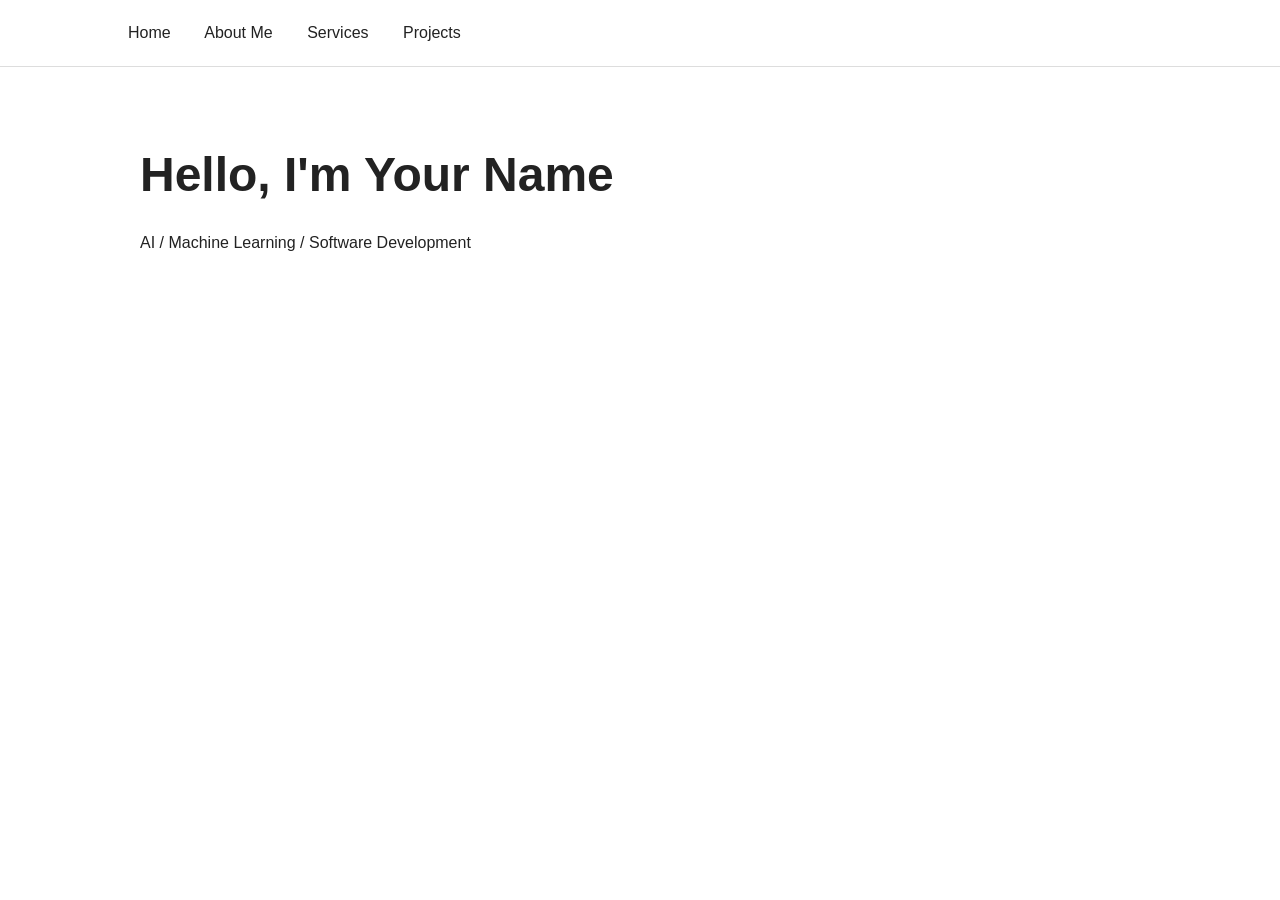
==== index.html @ 4684d41f "Create initial portfolio website" ====
<!DOCTYPE html>
<html lang="en">

<head>
    <meta charset="UTF-8">
    <meta name="viewport" content="width=device-width, initial-scale=1.0">

    <title>My Portfolio</title>

    <link rel="stylesheet" href="/css/style.css">
</head>

<body>

    <nav>
        <a href="/">Home</a>
        <a href="/about/">About Me</a>
        <a href="/services/">Services</a>
        <a href="/projects/">Projects</a>
    </nav>

    <main>
        <h1>Hello, I'm Your Name</h1>

        <p>
            AI / Machine Learning / Software Development
        </p>
    </main>

    <script src="/js/main.js"></script>

</body>

</html>
---- css/style.css ----
body {
    margin: 0;
    font-family: Arial, sans-serif;
    background: #ffffff;
    color: #222;
}

nav {
    padding: 24px 10%;
    border-bottom: 1px solid #ddd;
}

nav a {
    margin-right: 30px;
    text-decoration: none;
    color: #222;
}

nav a:hover {
    opacity: 0.6;
}

main {
    max-width: 1000px;
    margin: 80px auto;
    padding: 0 30px;
}

h1 {
    font-size: 48px;
}

.service-card,
.project-card {
    padding: 30px;
    margin: 20px 0;

    border: 1px solid #ddd;
    border-radius: 12px;

    transition: transform 0.2s ease,
                box-shadow 0.2s ease;
}

.service-card:hover,
.project-card:hover {
    transform: translateY(-5px);

    box-shadow:
        0 10px 30px rgba(0, 0, 0, 0.1);
}
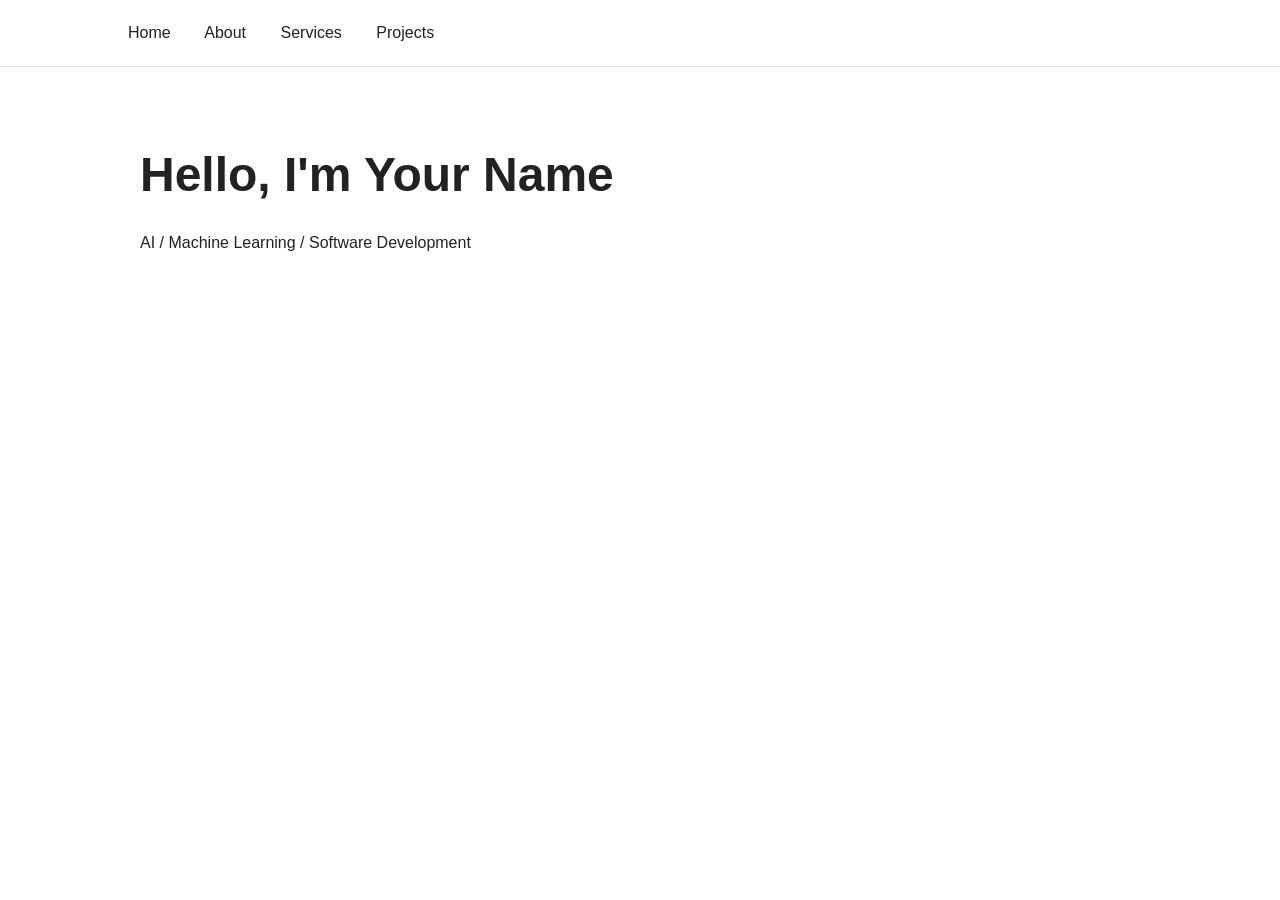
==== commit e04546fa: "." ====
--- a/index.html
+++ b/index.html
@@ -14,7 +14,7 @@
 
     <nav>
         <a href="/">Home</a>
-        <a href="/about/">About Me</a>
+        <a href="/about/">About</a>
         <a href="/services/">Services</a>
         <a href="/projects/">Projects</a>
     </nav>
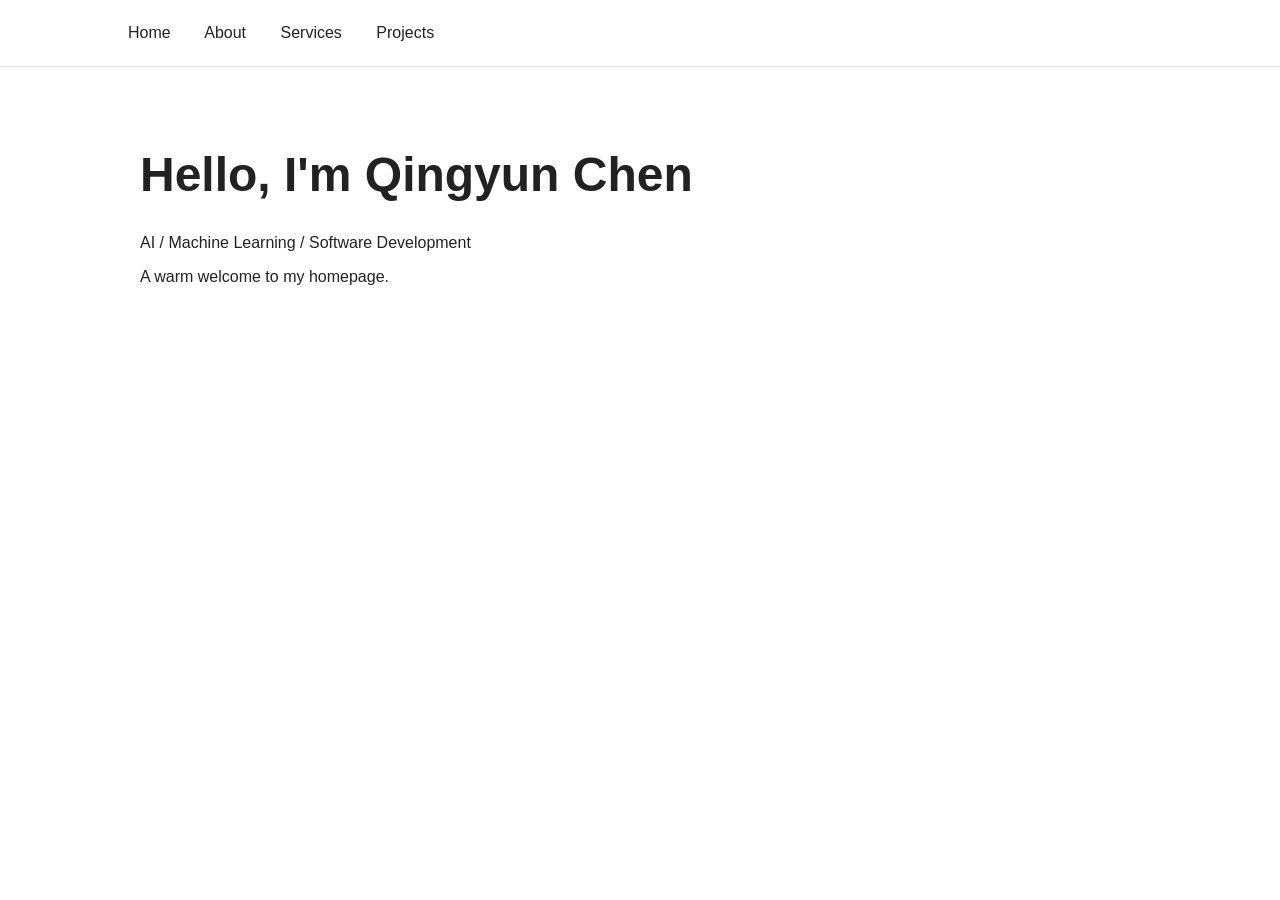
==== commit 5c5bdde6: "page v1" ====
--- a/index.html
+++ b/index.html
@@ -20,10 +20,11 @@
     </nav>
 
     <main>
-        <h1>Hello, I'm Your Name</h1>
-
+        <h1>Hello, I'm Qingyun Chen</h1>
+        AI / Machine Learning / Software Development
         <p>
-            AI / Machine Learning / Software Development
+            A warm welcome to my homepage. 
+            
         </p>
     </main>
 
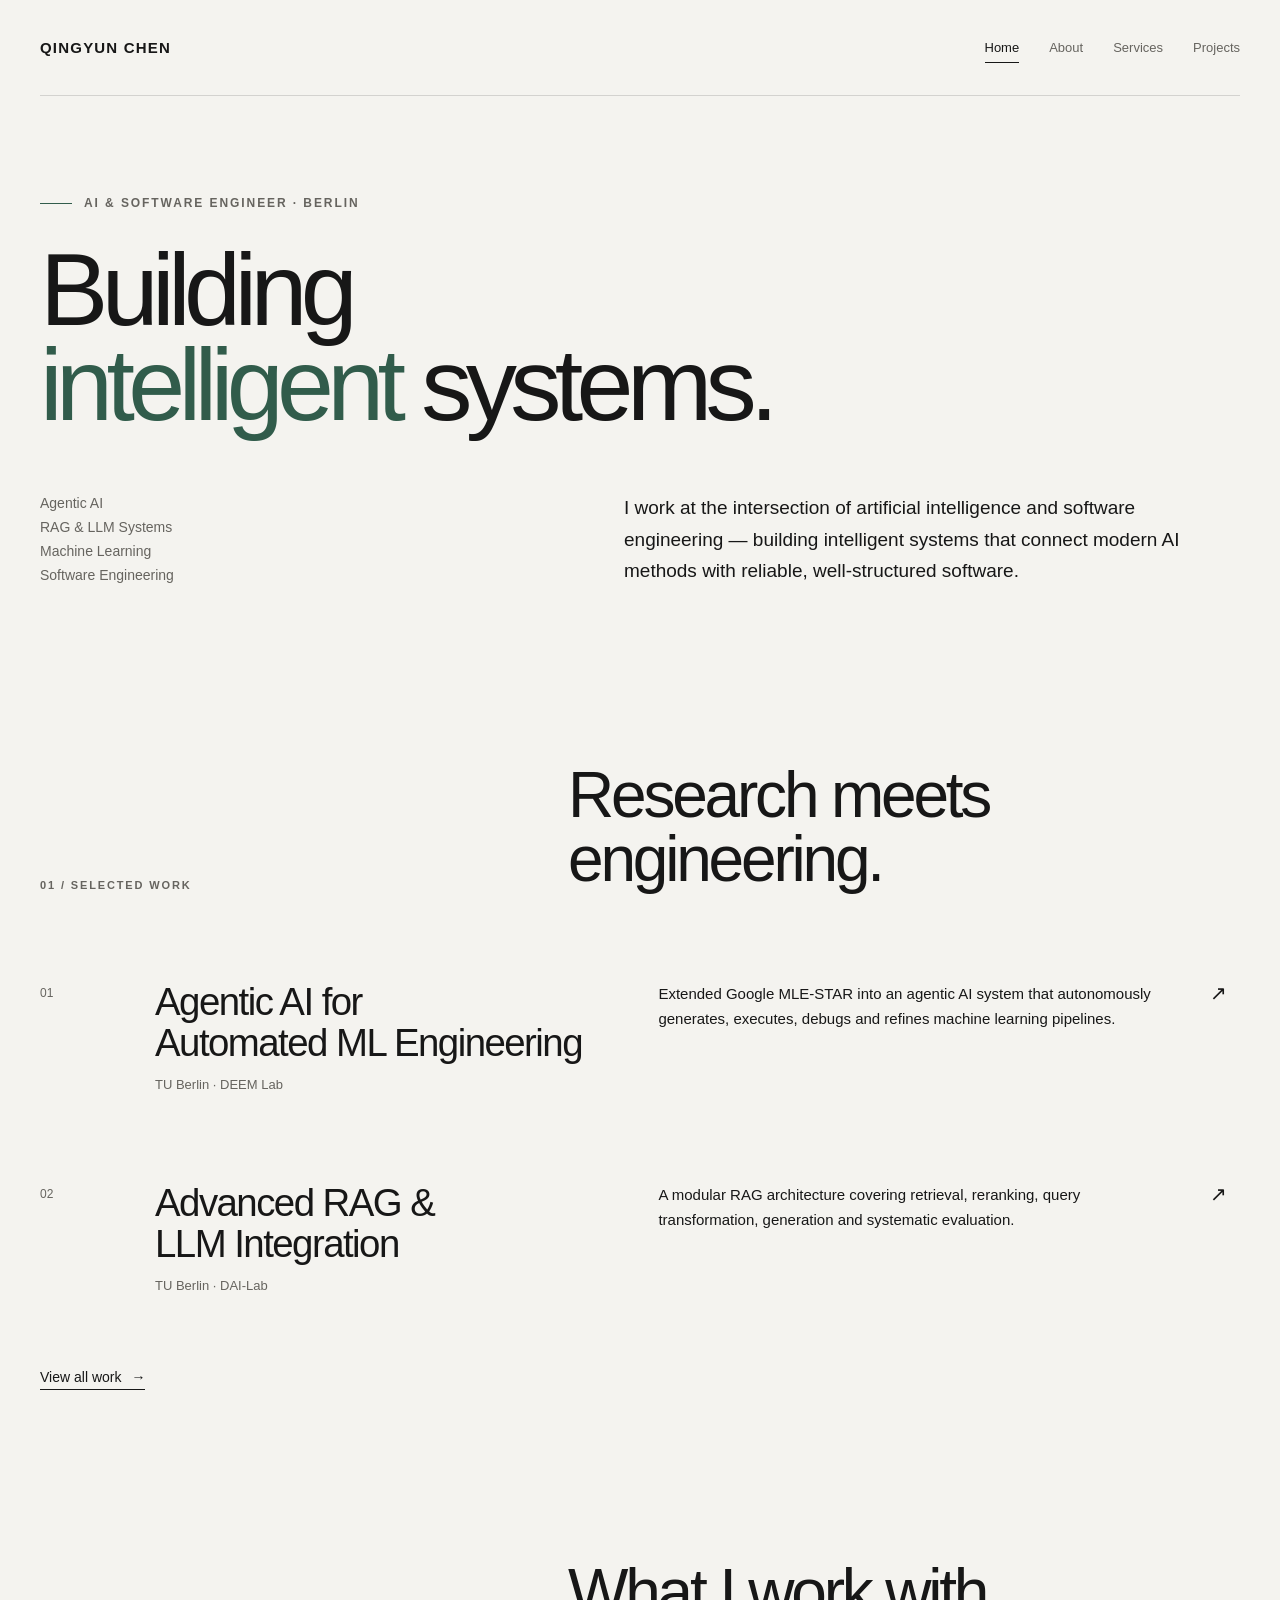
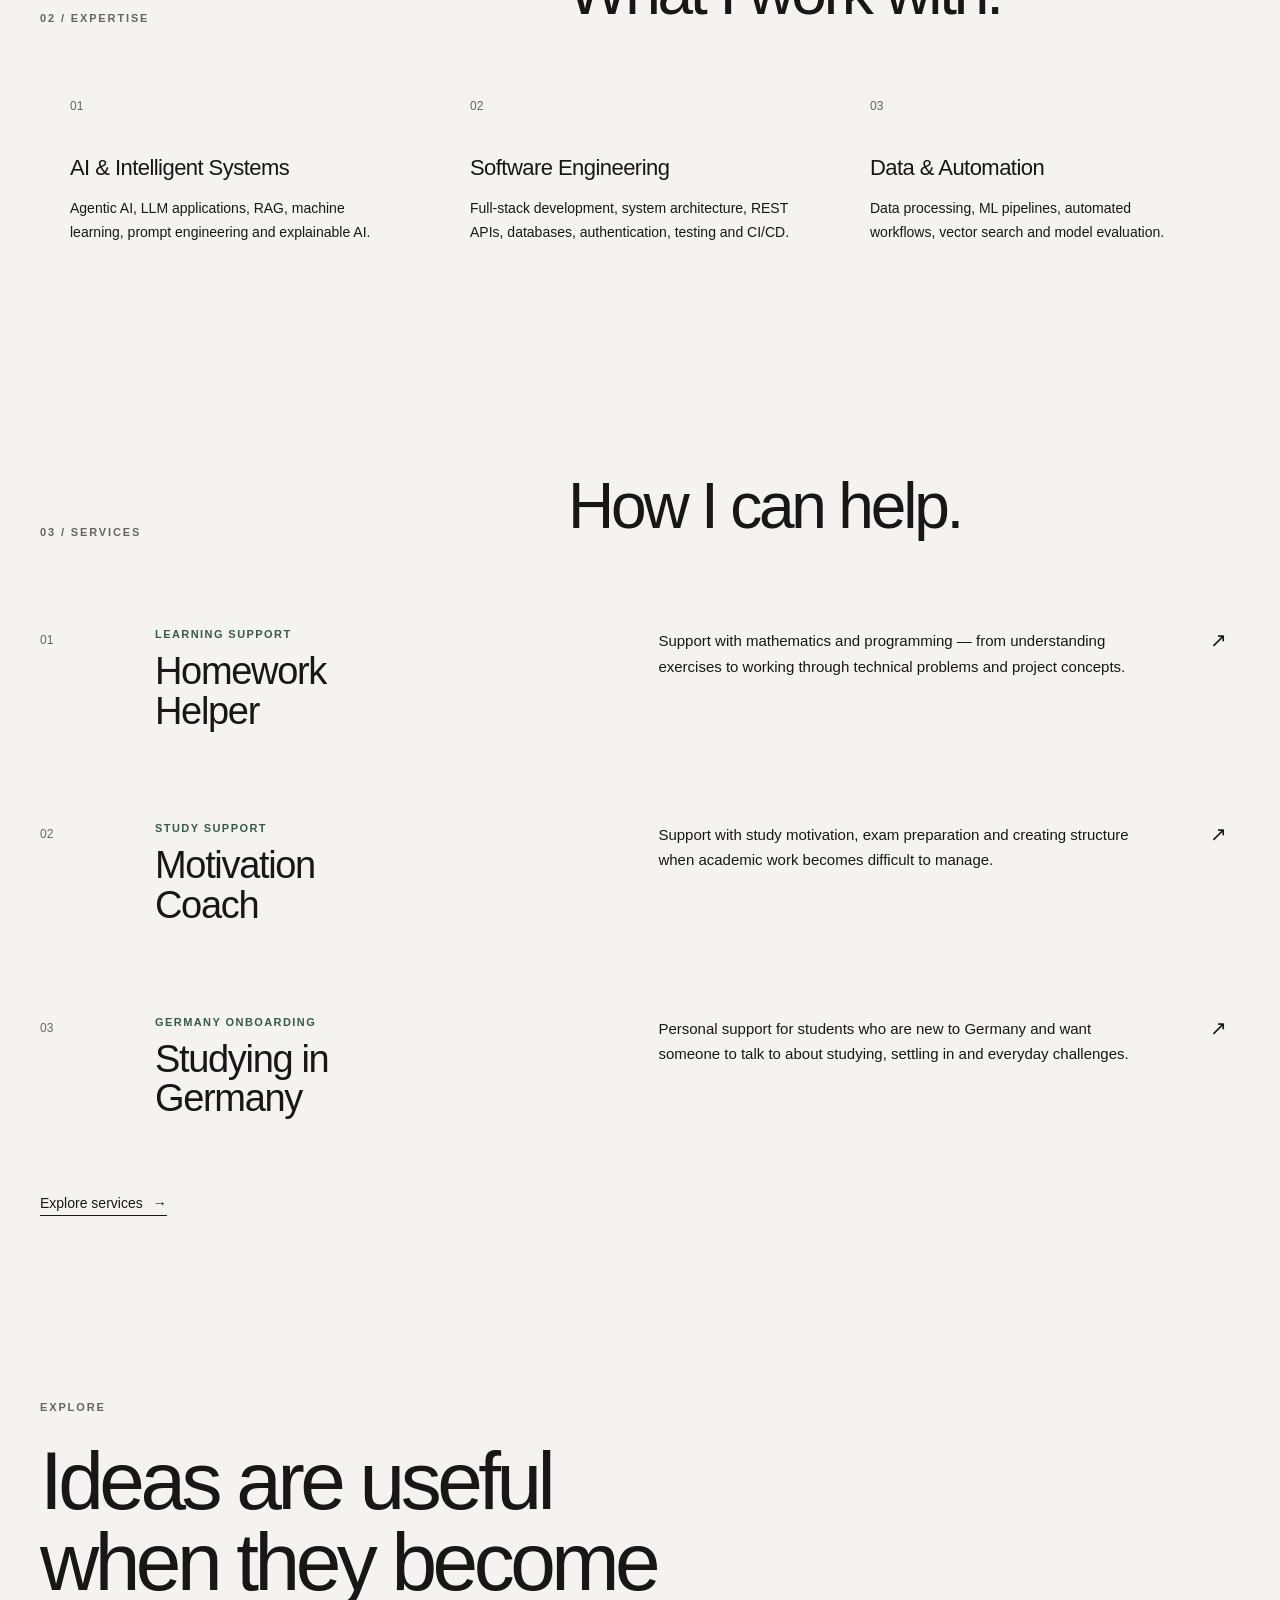
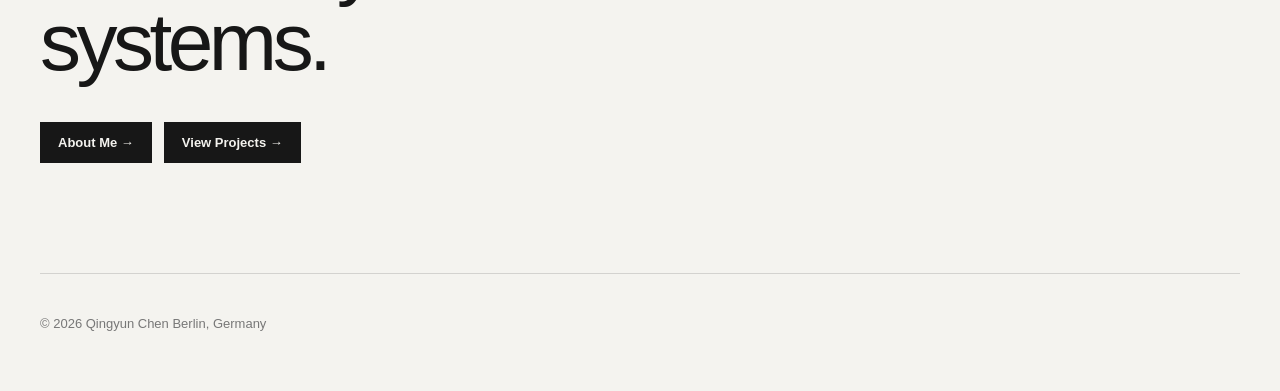
==== commit f36fb9fd: "v2" ====
--- a/index.html
+++ b/index.html
@@ -5,30 +5,1295 @@
     <meta charset="UTF-8">
     <meta name="viewport" content="width=device-width, initial-scale=1.0">
 
-    <title>My Portfolio</title>
-
+    <title>Qingyun Chen | AI & Software Engineer</title>
+
+    <meta
+        name="description"
+        content="Portfolio of Qingyun Chen — AI & Software Engineer working with Agentic AI, RAG, machine learning and software engineering."
+    >
+
+    <!-- Shared stylesheet -->
     <link rel="stylesheet" href="/css/style.css">
+
+
+    <style>
+
+        /* =========================================================
+           HOME — HERO
+        ========================================================= */
+
+        .home-hero {
+            padding: 100px 0 90px;
+        }
+
+
+        .home-eyebrow {
+            display: flex;
+            align-items: center;
+            gap: 12px;
+
+            margin-bottom: 32px;
+
+            font-size: 12px;
+            font-weight: 600;
+
+            letter-spacing: 0.16em;
+            text-transform: uppercase;
+
+            color: var(--muted);
+        }
+
+
+        .home-eyebrow::before {
+            content: "";
+
+            width: 32px;
+            height: 1px;
+
+            background: var(--accent);
+        }
+
+
+        .home-title {
+            max-width: 1100px;
+
+            font-size: clamp(64px, 8vw, 112px);
+            line-height: 0.93;
+
+            font-weight: 500;
+            letter-spacing: -0.065em;
+        }
+
+
+        .home-title .accent {
+            color: var(--accent);
+        }
+
+
+        .home-intro {
+            display: grid;
+
+            grid-template-columns: 0.9fr 1.1fr;
+
+            gap: 80px;
+
+            margin-top: 60px;
+        }
+
+
+        .home-intro-left {
+            font-size: 14px;
+            line-height: 1.7;
+
+            color: var(--muted);
+        }
+
+
+        .home-intro-right {
+            max-width: 600px;
+
+            font-size: 19px;
+            line-height: 1.65;
+
+            color: var(--text-soft);
+        }
+
+
+
+        /* =========================================================
+           GENERAL HOME SECTIONS
+        ========================================================= */
+
+        .home-section {
+            padding: 85px 0;
+
+            border-top: 1px solid var(--border);
+        }
+
+
+        .home-section-header {
+            display: grid;
+
+            grid-template-columns: 0.8fr 1.2fr;
+
+            gap: 80px;
+
+            align-items: end;
+
+            margin-bottom: 45px;
+        }
+
+
+        .home-section-label {
+            font-size: 11px;
+            font-weight: 600;
+
+            letter-spacing: 0.17em;
+            text-transform: uppercase;
+
+            color: var(--muted);
+        }
+
+
+        .home-section-title {
+            max-width: 720px;
+
+            font-size: clamp(40px, 5vw, 64px);
+            line-height: 1;
+
+            font-weight: 500;
+            letter-spacing: -0.05em;
+        }
+
+
+
+        /* =========================================================
+           SELECTED WORK
+        ========================================================= */
+
+        .home-project-list {
+            border-top: 1px solid var(--border);
+        }
+
+
+        .home-project {
+            display: grid;
+
+            grid-template-columns:
+                70px
+                minmax(280px, 0.95fr)
+                minmax(320px, 1.05fr)
+                30px;
+
+            gap: 45px;
+
+            align-items: start;
+
+            padding: 45px 0;
+
+            border-bottom: 1px solid var(--border);
+
+            transition:
+                padding-left 0.25s ease,
+                opacity 0.25s ease;
+        }
+
+
+        .home-project:hover {
+            padding-left: 10px;
+        }
+
+
+        .home-project-number {
+            padding-top: 5px;
+
+            font-size: 12px;
+
+            color: var(--muted);
+        }
+
+
+        .home-project h3 {
+            max-width: 500px;
+
+            font-size: clamp(28px, 3vw, 40px);
+            line-height: 1.07;
+
+            font-weight: 500;
+            letter-spacing: -0.04em;
+        }
+
+
+        .home-project-meta {
+            margin-top: 14px;
+
+            font-size: 13px;
+
+            color: var(--muted);
+        }
+
+
+        .home-project-description {
+            max-width: 500px;
+
+            font-size: 15px;
+            line-height: 1.7;
+
+            color: var(--text-soft);
+        }
+
+
+        .home-project-arrow {
+            font-size: 20px;
+
+            transition: transform 0.2s ease;
+        }
+
+
+        .home-project:hover .home-project-arrow {
+            transform: translate(4px, -4px);
+        }
+
+
+
+        /* =========================================================
+           EXPERTISE
+        ========================================================= */
+
+        .capability-grid {
+            display: grid;
+
+            grid-template-columns: repeat(3, 1fr);
+
+            border-top: 1px solid var(--border);
+            border-bottom: 1px solid var(--border);
+        }
+
+
+        .capability {
+            min-height: 235px;
+
+            padding: 30px;
+
+            border-right: 1px solid var(--border);
+        }
+
+
+        .capability:last-child {
+            border-right: none;
+        }
+
+
+        .capability-number {
+            margin-bottom: 42px;
+
+            font-size: 12px;
+
+            color: var(--muted);
+        }
+
+
+        .capability h3 {
+            margin-bottom: 17px;
+
+            font-size: 22px;
+            line-height: 1.15;
+
+            font-weight: 500;
+            letter-spacing: -0.025em;
+        }
+
+
+        .capability p {
+            max-width: 320px;
+
+            font-size: 14px;
+            line-height: 1.7;
+
+            color: var(--text-soft);
+        }
+
+
+
+        /* =========================================================
+           SERVICES
+        ========================================================= */
+
+        .service-preview-grid {
+            border-top: 1px solid var(--border);
+        }
+
+
+        .service-preview {
+            position: relative;
+
+            display: grid;
+
+            grid-template-columns:
+                70px
+                minmax(260px, 0.95fr)
+                minmax(320px, 1.05fr)
+                30px;
+
+            gap: 45px;
+
+            align-items: start;
+
+            padding: 45px 0;
+
+            border-bottom: 1px solid var(--border);
+
+            transition:
+                padding-left 0.25s ease,
+                background 0.25s ease;
+        }
+
+
+        .service-preview:hover {
+            padding-left: 10px;
+        }
+
+
+        .service-preview-number {
+            padding-top: 5px;
+
+            font-size: 12px;
+
+            color: var(--muted);
+        }
+
+
+        .service-preview-label {
+            margin-bottom: 12px;
+
+            font-size: 11px;
+            font-weight: 600;
+
+            letter-spacing: 0.13em;
+            text-transform: uppercase;
+
+            color: var(--accent);
+        }
+
+
+        .service-preview h3 {
+            font-size: clamp(27px, 3vw, 38px);
+            line-height: 1.05;
+
+            font-weight: 500;
+            letter-spacing: -0.035em;
+        }
+
+
+        .service-preview p {
+            max-width: 480px;
+
+            font-size: 15px;
+            line-height: 1.7;
+
+            color: var(--text-soft);
+        }
+
+
+        .service-preview-arrow {
+            font-size: 20px;
+
+            transition: transform 0.2s ease;
+        }
+
+
+        .service-preview:hover .service-preview-arrow {
+            transform: translate(4px, -4px);
+        }
+
+
+
+        /* =========================================================
+           SECTION LINKS
+        ========================================================= */
+
+        .section-action {
+            margin-top: 30px;
+        }
+
+
+        .text-link {
+            display: inline-flex;
+
+            gap: 10px;
+
+            align-items: center;
+
+            padding-bottom: 4px;
+
+            border-bottom: 1px solid var(--text);
+
+            font-size: 14px;
+            font-weight: 500;
+        }
+
+
+        .text-link span {
+            transition: transform 0.2s ease;
+        }
+
+
+        .text-link:hover span {
+            transform: translateX(4px);
+        }
+
+
+
+        /* =========================================================
+           CTA
+        ========================================================= */
+
+        .home-cta {
+            padding: 100px 0 110px;
+
+            border-top: 1px solid var(--border);
+        }
+
+
+        .home-cta .home-section-label {
+            margin-bottom: 28px;
+        }
+
+
+        .home-cta h2 {
+            max-width: 900px;
+
+            font-size: clamp(46px, 7vw, 82px);
+            line-height: 0.98;
+
+            font-weight: 500;
+            letter-spacing: -0.055em;
+        }
+
+
+        .home-cta-links {
+            display: flex;
+
+            gap: 12px;
+
+            margin-top: 40px;
+        }
+
+
+
+        /* =========================================================
+           RESPONSIVE — TABLET
+        ========================================================= */
+
+        @media (max-width: 900px) {
+
+            .home-hero {
+                padding: 85px 0;
+            }
+
+
+            .home-title {
+                font-size: clamp(56px, 11vw, 86px);
+            }
+
+
+            .home-intro {
+                grid-template-columns: 1fr;
+
+                gap: 25px;
+
+                margin-top: 45px;
+            }
+
+
+            .home-section {
+                padding: 70px 0;
+            }
+
+
+            .home-section-header {
+                grid-template-columns: 1fr;
+
+                gap: 16px;
+
+                margin-bottom: 35px;
+            }
+
+
+            .home-project {
+                grid-template-columns: 50px 1fr;
+
+                gap: 25px;
+            }
+
+
+            .home-project-description {
+                grid-column: 2;
+            }
+
+
+            .home-project-arrow {
+                display: none;
+            }
+
+
+            .capability-grid {
+                grid-template-columns: 1fr;
+            }
+
+
+            .capability {
+                min-height: auto;
+
+                border-right: none;
+                border-bottom: 1px solid var(--border);
+            }
+
+
+            .capability:last-child {
+                border-bottom: none;
+            }
+
+
+            .capability-number {
+                margin-bottom: 25px;
+            }
+
+
+            .service-preview {
+                grid-template-columns: 50px 1fr;
+
+                gap: 25px;
+            }
+
+
+            .service-preview p {
+                grid-column: 2;
+            }
+
+
+            .service-preview-arrow {
+                display: none;
+            }
+
+        }
+
+
+
+        /* =========================================================
+           RESPONSIVE — MOBILE
+        ========================================================= */
+
+        @media (max-width: 600px) {
+
+            .home-hero {
+                padding: 65px 0 70px;
+            }
+
+
+            .home-eyebrow {
+                margin-bottom: 24px;
+            }
+
+
+            .home-title {
+                font-size: 50px;
+
+                line-height: 0.96;
+            }
+
+
+            .home-intro {
+                margin-top: 38px;
+            }
+
+
+            .home-intro-right {
+                font-size: 17px;
+            }
+
+
+            .home-section {
+                padding: 60px 0;
+            }
+
+
+            .home-section-title {
+                font-size: 40px;
+            }
+
+
+            .home-project {
+                display: block;
+
+                padding: 35px 0;
+            }
+
+
+            .home-project:hover {
+                padding-left: 0;
+            }
+
+
+            .home-project-number {
+                margin-bottom: 20px;
+            }
+
+
+            .home-project-description {
+                margin-top: 25px;
+            }
+
+
+            .capability {
+                padding: 28px 0;
+            }
+
+
+            .service-preview {
+                display: block;
+
+                padding: 35px 0;
+            }
+
+
+            .service-preview:hover {
+                padding-left: 0;
+            }
+
+
+            .service-preview-number {
+                margin-bottom: 20px;
+            }
+
+
+            .service-preview p {
+                margin-top: 25px;
+            }
+
+
+            .home-cta {
+                padding: 75px 0 85px;
+            }
+
+
+            .home-cta-links {
+                flex-direction: column;
+
+                align-items: flex-start;
+            }
+
+        }
+
+    </style>
+
 </head>
 
+
+
 <body>
 
-    <nav>
-        <a href="/">Home</a>
-        <a href="/about/">About</a>
-        <a href="/services/">Services</a>
-        <a href="/projects/">Projects</a>
+
+<!-- =========================================================
+     NAVIGATION
+========================================================= -->
+
+<header class="navbar">
+
+    <a href="/" class="logo">
+        QINGYUN CHEN
+    </a>
+
+
+    <nav class="nav-links">
+
+        <a href="/" class="active">
+            Home
+        </a>
+
+        <a href="/about/">
+            About
+        </a>
+
+        <a href="/services/">
+            Services
+        </a>
+
+        <a href="/projects/">
+            Projects
+        </a>
+
     </nav>
 
-    <main>
-        <h1>Hello, I'm Qingyun Chen</h1>
-        AI / Machine Learning / Software Development
-        <p>
-            A warm welcome to my homepage. 
-            
-        </p>
-    </main>
-
-    <script src="/js/main.js"></script>
+</header>
+
+
+
+<!-- =========================================================
+     MAIN
+========================================================= -->
+
+<main class="container">
+
+
+    <!-- =====================================================
+         HERO
+    ====================================================== -->
+
+    <section class="home-hero">
+
+
+        <div class="home-eyebrow">
+            AI & Software Engineer · Berlin
+        </div>
+
+
+        <h1 class="home-title">
+
+            Building<br>
+
+            <span class="accent">
+                intelligent
+            </span>
+
+            systems.
+
+        </h1>
+
+
+
+        <div class="home-intro">
+
+
+            <div class="home-intro-left">
+
+                Agentic AI<br>
+                RAG & LLM Systems<br>
+                Machine Learning<br>
+                Software Engineering
+
+            </div>
+
+
+
+            <p class="home-intro-right">
+
+                I work at the intersection of artificial intelligence
+                and software engineering — building intelligent systems
+                that connect modern AI methods with reliable,
+                well-structured software.
+
+            </p>
+
+
+        </div>
+
+    </section>
+
+
+
+    <!-- =====================================================
+         SELECTED WORK
+    ====================================================== -->
+
+    <section class="home-section">
+
+
+        <div class="home-section-header">
+
+
+            <div class="home-section-label">
+                01 / Selected Work
+            </div>
+
+
+            <h2 class="home-section-title">
+                Research meets engineering.
+            </h2>
+
+
+        </div>
+
+
+
+        <div class="home-project-list">
+
+
+            <!-- PROJECT 01 -->
+
+            <a
+                href="https://github.com/qingyun-tuberlin/Agentic_AI"
+                target="_blank"
+                rel="noopener noreferrer"
+                class="home-project"
+            >
+
+
+                <div class="home-project-number">
+                    01
+                </div>
+
+
+
+                <div>
+
+                    <h3>
+                        Agentic AI for<br>
+                        Automated ML Engineering
+                    </h3>
+
+                    <div class="home-project-meta">
+                        TU Berlin · DEEM Lab
+                    </div>
+
+                </div>
+
+
+
+                <div class="home-project-description">
+
+                    Extended Google MLE-STAR into an agentic AI system
+                    that autonomously generates, executes, debugs and
+                    refines machine learning pipelines.
+
+                </div>
+
+
+
+                <div class="home-project-arrow">
+                    ↗
+                </div>
+
+
+            </a>
+
+
+
+            <!-- PROJECT 02 -->
+
+            <a
+                href="https://github.com/qingyun-tuberlin/RAG"
+                target="_blank"
+                rel="noopener noreferrer"
+                class="home-project"
+            >
+
+
+                <div class="home-project-number">
+                    02
+                </div>
+
+
+
+                <div>
+
+                    <h3>
+                        Advanced RAG &<br>
+                        LLM Integration
+                    </h3>
+
+                    <div class="home-project-meta">
+                        TU Berlin · DAI-Lab
+                    </div>
+
+                </div>
+
+
+
+                <div class="home-project-description">
+
+                    A modular RAG architecture covering retrieval,
+                    reranking, query transformation, generation and
+                    systematic evaluation.
+
+                </div>
+
+
+
+                <div class="home-project-arrow">
+                    ↗
+                </div>
+
+
+            </a>
+
+
+        </div>
+
+
+
+        <div class="section-action">
+
+            <a href="/projects/" class="text-link">
+
+                View all work
+
+                <span>
+                    →
+                </span>
+
+            </a>
+
+        </div>
+
+
+    </section>
+
+
+
+    <!-- =====================================================
+         EXPERTISE
+    ====================================================== -->
+
+    <section class="home-section">
+
+
+        <div class="home-section-header">
+
+
+            <div class="home-section-label">
+                02 / Expertise
+            </div>
+
+
+            <h2 class="home-section-title">
+                What I work with.
+            </h2>
+
+
+        </div>
+
+
+
+        <div class="capability-grid">
+
+
+            <!-- AI -->
+
+            <article class="capability">
+
+                <div class="capability-number">
+                    01
+                </div>
+
+
+                <h3>
+                    AI & Intelligent Systems
+                </h3>
+
+
+                <p>
+                    Agentic AI, LLM applications, RAG,
+                    machine learning, prompt engineering
+                    and explainable AI.
+                </p>
+
+            </article>
+
+
+
+            <!-- SOFTWARE -->
+
+            <article class="capability">
+
+                <div class="capability-number">
+                    02
+                </div>
+
+
+                <h3>
+                    Software Engineering
+                </h3>
+
+
+                <p>
+                    Full-stack development, system architecture,
+                    REST APIs, databases, authentication,
+                    testing and CI/CD.
+                </p>
+
+            </article>
+
+
+
+            <!-- DATA -->
+
+            <article class="capability">
+
+                <div class="capability-number">
+                    03
+                </div>
+
+
+                <h3>
+                    Data & Automation
+                </h3>
+
+
+                <p>
+                    Data processing, ML pipelines,
+                    automated workflows, vector search
+                    and model evaluation.
+                </p>
+
+            </article>
+
+
+        </div>
+
+
+    </section>
+
+
+
+    <!-- =====================================================
+         SERVICES
+    ====================================================== -->
+
+    <section class="home-section">
+
+
+        <div class="home-section-header">
+
+
+            <div class="home-section-label">
+                03 / Services
+            </div>
+
+
+            <h2 class="home-section-title">
+                How I can help.
+            </h2>
+
+
+        </div>
+
+
+
+        <div class="service-preview-grid">
+
+
+            <!-- SERVICE 01 -->
+
+            <a
+                href="/services/"
+                class="service-preview"
+            >
+
+
+                <div class="service-preview-number">
+                    01
+                </div>
+
+
+
+                <div>
+
+                    <div class="service-preview-label">
+                        Learning Support
+                    </div>
+
+
+                    <h3>
+                        Homework<br>
+                        Helper
+                    </h3>
+
+                </div>
+
+
+
+                <p>
+
+                    Support with mathematics and programming —
+                    from understanding exercises to working through
+                    technical problems and project concepts.
+
+                </p>
+
+
+
+                <div class="service-preview-arrow">
+                    ↗
+                </div>
+
+
+            </a>
+
+
+
+            <!-- SERVICE 02 -->
+
+            <a
+                href="/services/"
+                class="service-preview"
+            >
+
+
+                <div class="service-preview-number">
+                    02
+                </div>
+
+
+
+                <div>
+
+                    <div class="service-preview-label">
+                        Study Support
+                    </div>
+
+
+                    <h3>
+                        Motivation<br>
+                        Coach
+                    </h3>
+
+                </div>
+
+
+
+                <p>
+
+                    Support with study motivation, exam preparation
+                    and creating structure when academic work becomes
+                    difficult to manage.
+
+                </p>
+
+
+
+                <div class="service-preview-arrow">
+                    ↗
+                </div>
+
+
+            </a>
+
+
+
+            <!-- SERVICE 03 -->
+
+            <a
+                href="/services/"
+                class="service-preview"
+            >
+
+
+                <div class="service-preview-number">
+                    03
+                </div>
+
+
+
+                <div>
+
+                    <div class="service-preview-label">
+                        Germany Onboarding
+                    </div>
+
+
+                    <h3>
+                        Studying in<br>
+                        Germany
+                    </h3>
+
+                </div>
+
+
+
+                <p>
+
+                    Personal support for students who are new to
+                    Germany and want someone to talk to about studying,
+                    settling in and everyday challenges.
+
+                </p>
+
+
+
+                <div class="service-preview-arrow">
+                    ↗
+                </div>
+
+
+            </a>
+
+
+        </div>
+
+
+
+        <div class="section-action">
+
+            <a
+                href="/services/"
+                class="text-link"
+            >
+
+                Explore services
+
+                <span>
+                    →
+                </span>
+
+            </a>
+
+        </div>
+
+
+    </section>
+
+
+
+    <!-- =====================================================
+         FINAL CTA
+    ====================================================== -->
+
+    <section class="home-cta">
+
+
+        <div class="home-section-label">
+            Explore
+        </div>
+
+
+        <h2>
+
+            Ideas are useful<br>
+            when they become systems.
+
+        </h2>
+
+
+
+        <div class="home-cta-links">
+
+
+            <a
+                href="/about/"
+                class="button"
+            >
+                About Me →
+            </a>
+
+
+            <a
+                href="/projects/"
+                class="button button-secondary"
+            >
+                View Projects →
+            </a>
+
+
+        </div>
+
+
+    </section>
+
+
+</main>
+
+
+
+<!-- =========================================================
+     FOOTER
+========================================================= -->
+
+<footer>
+
+
+    <span>
+        © 2026 Qingyun Chen
+    </span>
+
+
+    <span>
+        Berlin, Germany
+    </span>
+
+
+</footer>
+
 
 </body>
 
--- a/css/style.css
+++ b/css/style.css
@@ -1,51 +1,2 @@
-body {
-    margin: 0;
-    font-family: Arial, sans-serif;
-    background: #ffffff;
-    color: #222;
-}
-
-nav {
-    padding: 24px 10%;
-    border-bottom: 1px solid #ddd;
-}
-
-nav a {
-    margin-right: 30px;
-    text-decoration: none;
-    color: #222;
-}
-
-nav a:hover {
-    opacity: 0.6;
-}
-
-main {
-    max-width: 1000px;
-    margin: 80px auto;
-    padding: 0 30px;
-}
-
-h1 {
-    font-size: 48px;
-}
-
-.service-card,
-.project-card {
-    padding: 30px;
-    margin: 20px 0;
-
-    border: 1px solid #ddd;
-    border-radius: 12px;
-
-    transition: transform 0.2s ease,
-                box-shadow 0.2s ease;
-}
-
-.service-card:hover,
-.project-card:hover {
-    transform: translateY(-5px);
-
-    box-shadow:
-        0 10px 30px rgba(0, 0, 0, 0.1);
-}+:root{--bg:#f4f3ef;--surface:#ebe9e2;--text:#171717;--muted:#66645f;--line:rgba(23,23,23,.15);--accent:#315c4b;--max:1280px;--pad:40px}
+*{box-sizing:border-box;margin:0;padding:0}html{scroll-behavior:smooth}body{background:var(--bg);color:var(--text);font-family:Inter,-apple-system,BlinkMacSystemFont,"Segoe UI",Helvetica,Arial,sans-serif;-webkit-font-smoothing:antialiased}a{color:inherit;text-decoration:none}.page,.container{width:min(var(--max),calc(100% - 80px));margin:0 auto}.navbar,.nav{width:min(var(--max),calc(100% - 80px));height:96px;margin:0 auto;padding:0;display:flex;align-items:center;justify-content:space-between;border-bottom:1px solid var(--line)}.logo{font-size:15px;font-weight:700;letter-spacing:.08em;text-transform:uppercase}.nav-links{display:flex;gap:30px;font-size:13px}.nav-links a{color:var(--muted);opacity:1;position:relative;padding:10px 0}.nav-links a:hover,.nav-links a.active{color:var(--text)}.nav-links a.active:after{content:"";position:absolute;left:0;right:0;bottom:2px;height:1px;background:var(--text)}.eyebrow,.section-label,.section-title{font-size:11px!important;font-weight:700!important;letter-spacing:.16em!important;text-transform:uppercase;color:var(--accent)!important}.hero{padding:120px 0 135px;min-height:auto}.hero h1{font-size:clamp(52px,7vw,96px);line-height:.98;letter-spacing:-.055em;font-weight:500}.hero-intro,.hero-description{color:var(--muted);font-size:18px;line-height:1.7}.section{border-top:1px solid var(--line);padding:100px 0;margin-bottom:0}.section-number,.number{font-variant-numeric:tabular-nums;color:#8a8881}.technology,.tech{border:1px solid var(--line);border-radius:999px;background:rgba(255,255,255,.22);color:#555;padding:8px 12px}.technology:hover,.tech:hover{background:var(--text);color:var(--bg)}.button,.service-link{display:inline-flex;align-items:center;gap:10px;background:var(--text);color:var(--bg);padding:13px 18px;font-size:13px;font-weight:600}.button:hover,.service-link:hover{opacity:.82}.expertise-card,.service-card{background:rgba(255,255,255,.28);border:1px solid var(--line);box-shadow:none;transition:transform .25s ease,background .25s ease}.expertise-card:hover,.service-card:hover{transform:translateY(-4px);background:rgba(255,255,255,.55);box-shadow:none}footer{width:min(var(--max),calc(100% - 80px));margin:0 auto;border-top:1px solid var(--line);padding:42px 0 60px;color:#777;font-size:13px}@media(max-width:850px){:root{--pad:20px}.page,.container,.navbar,.nav,footer{width:calc(100% - 40px)}.navbar,.nav{height:auto;min-height:82px;gap:20px}.hero{padding:85px 0 95px}.nav-links{gap:16px;flex-wrap:wrap}}@media(max-width:600px){.navbar,.nav{align-items:flex-start;flex-direction:column;padding:22px 0}.nav-links{width:100%;justify-content:space-between}.hero h1{font-size:48px}.section{padding:72px 0}}
